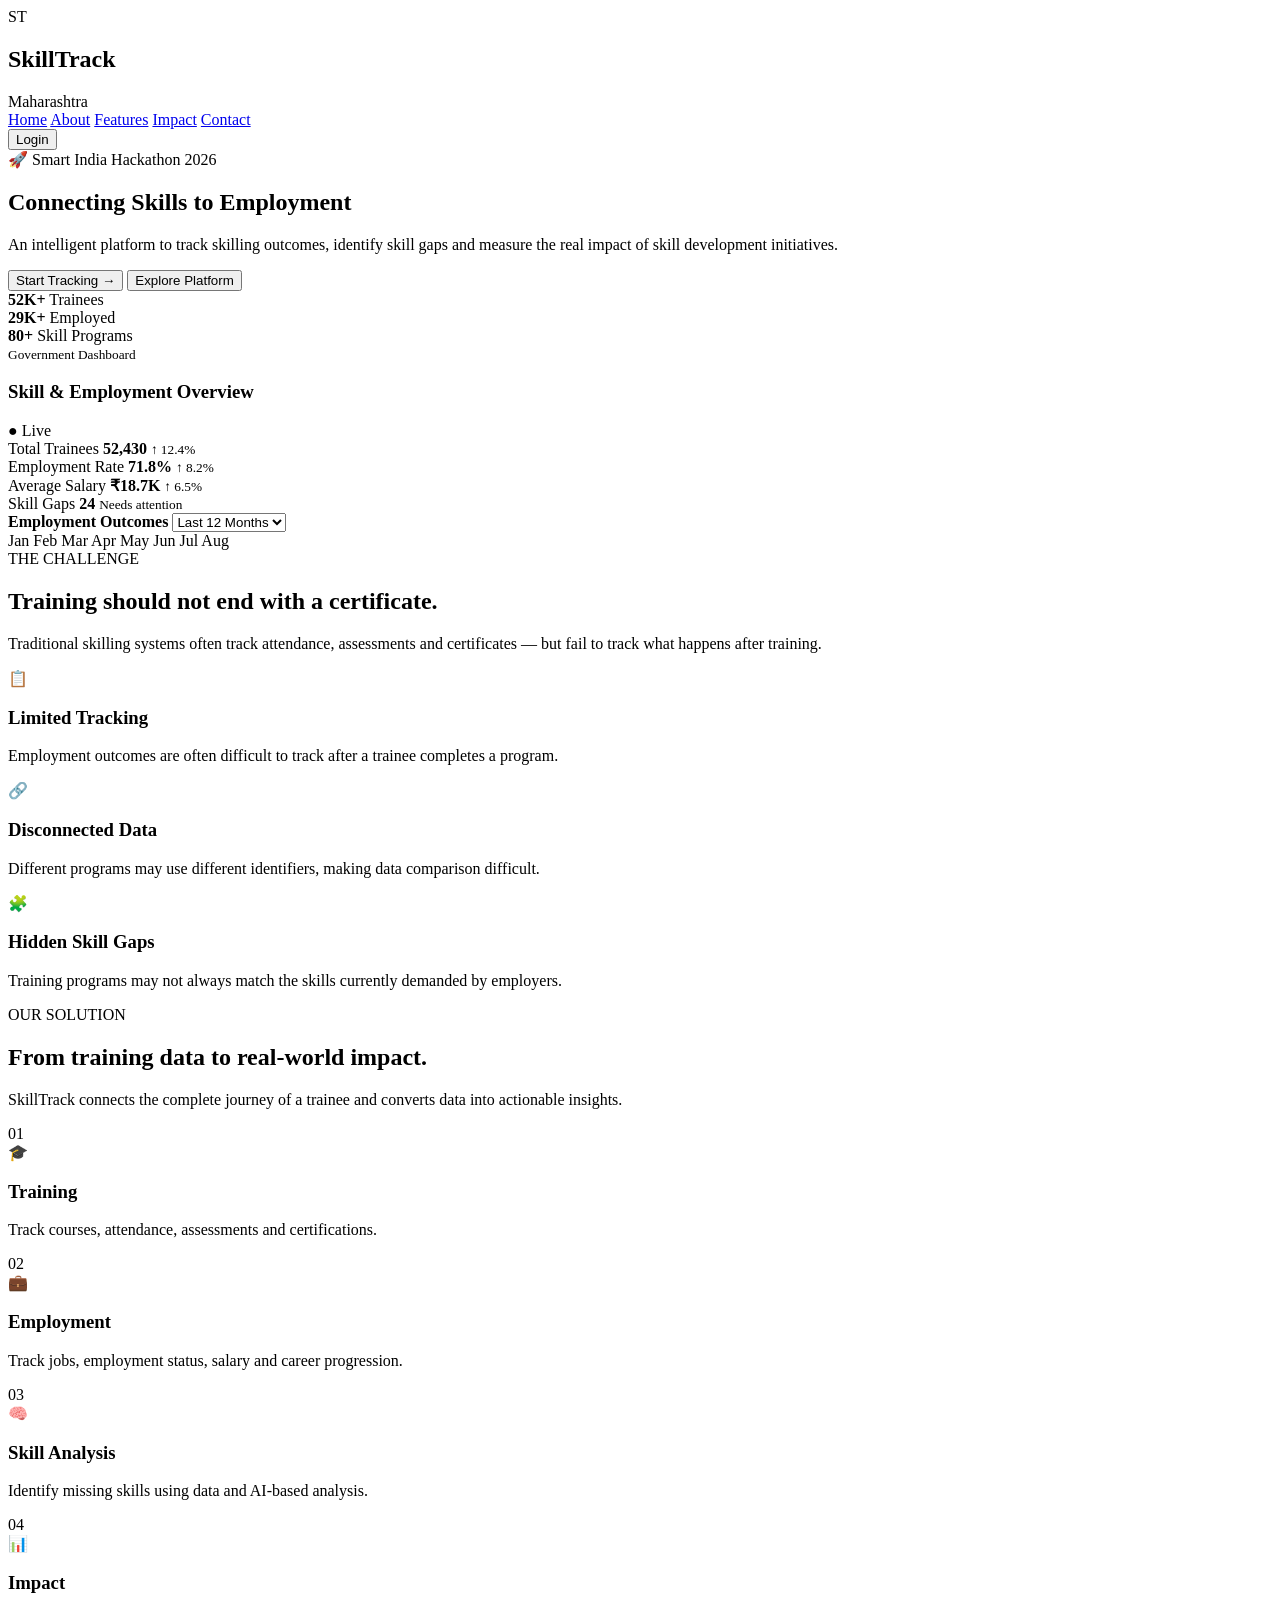
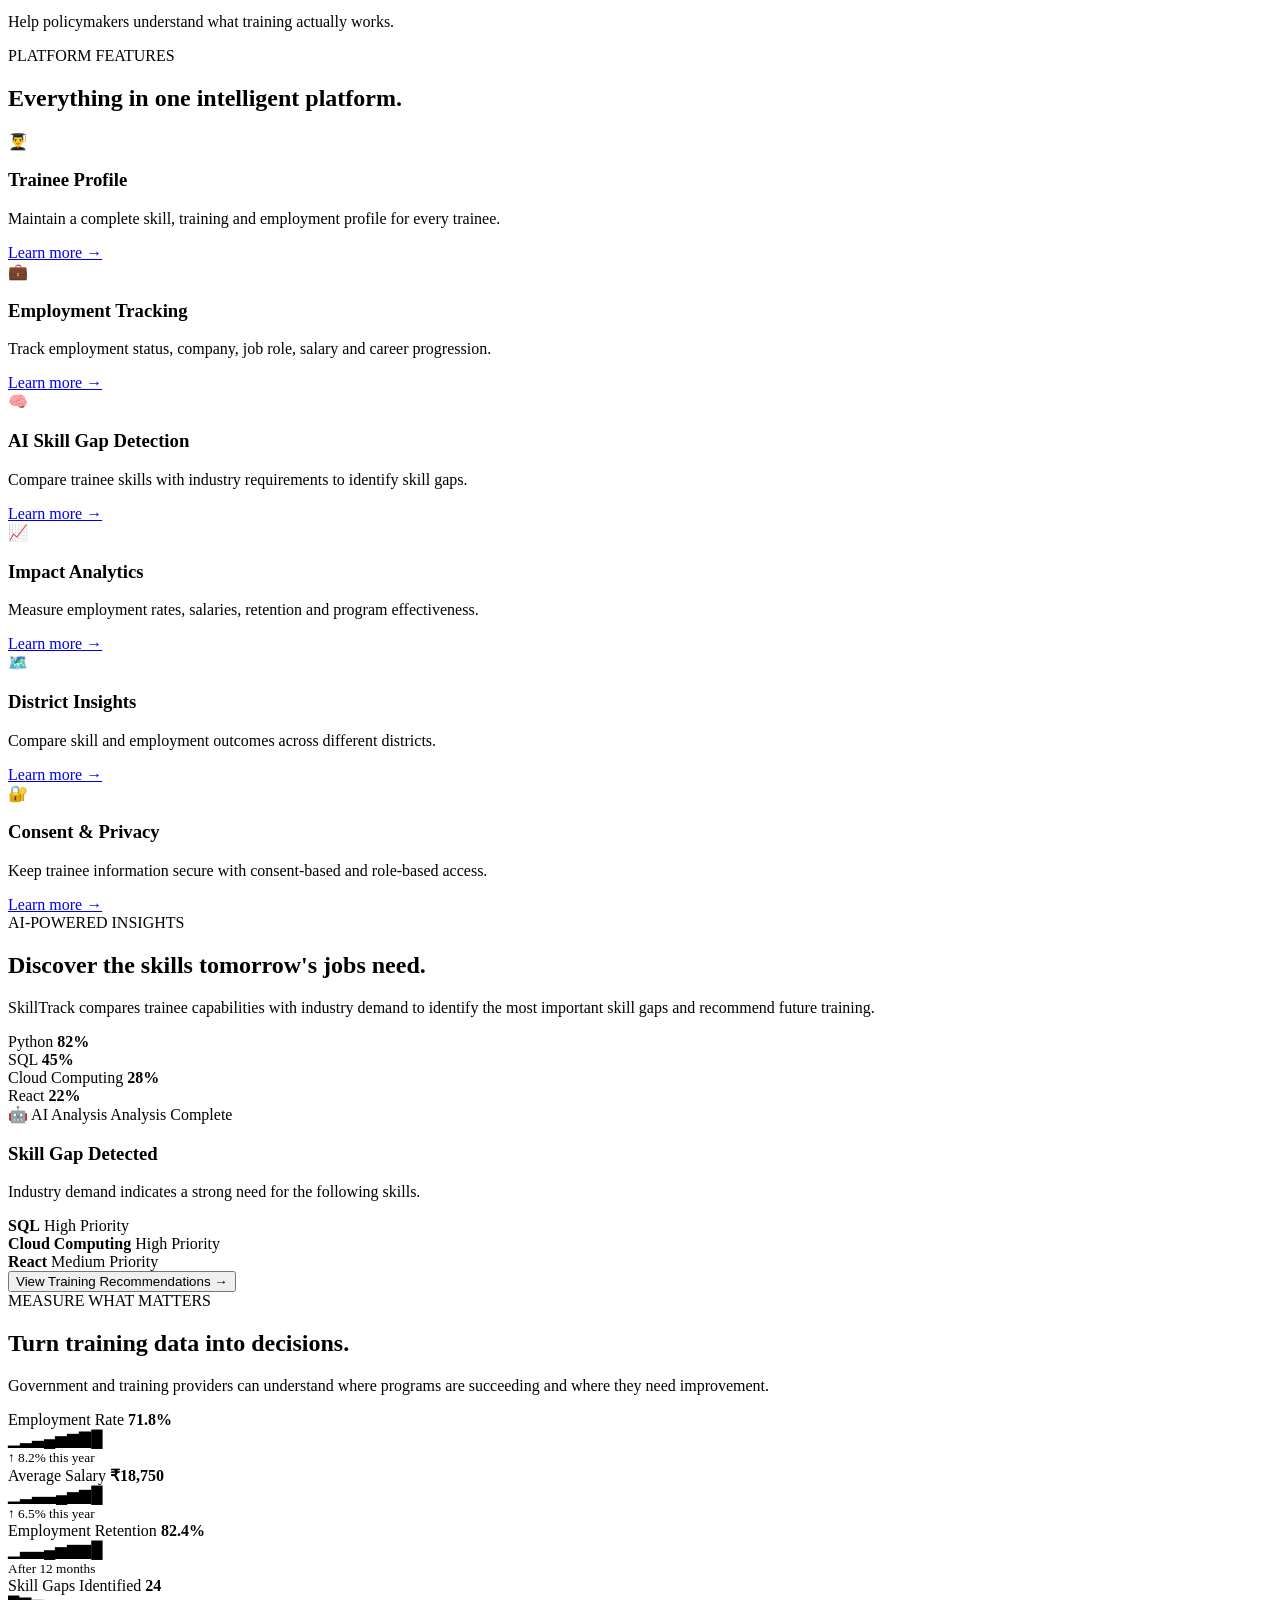
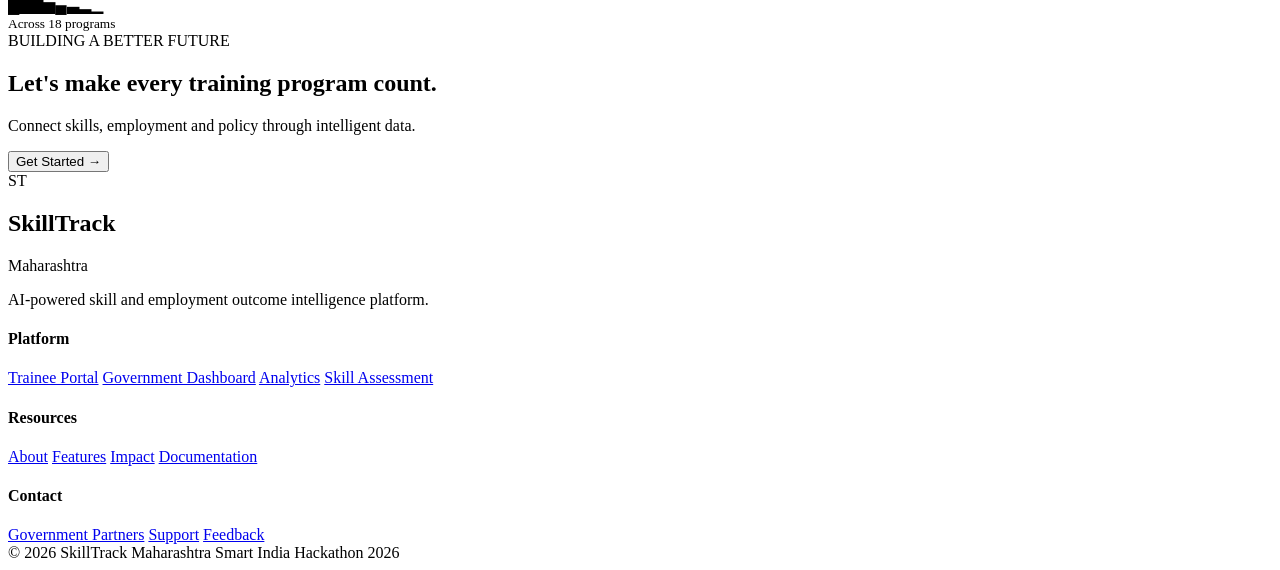
==== index.html @ 25bfc362 "Create index.html" ====
<!DOCTYPE html>
<html lang="en">

<head>
    <meta charset="UTF-8">

    <meta name="viewport" content="width=device-width, initial-scale=1.0">

    <title>SkillTrack Maharashtra</title>

    <link rel="stylesheet" href="style.css">

    <link rel="preconnect" href="https://fonts.googleapis.com">
    <link rel="preconnect" href="https://fonts.gstatic.com" crossorigin>

    <link href="https://fonts.googleapis.com/css2?family=Inter:wght@400;500;600;700;800&display=swap"
        rel="stylesheet">
</head>

<body>

    <!-- NAVBAR -->

    <header class="navbar">

        <div class="logo">
            <div class="logo-icon">ST</div>

            <div>
                <h2>SkillTrack</h2>
                <span>Maharashtra</span>
            </div>
        </div>

        <nav>
            <a href="#home">Home</a>
            <a href="#about">About</a>
            <a href="#features">Features</a>
            <a href="#impact">Impact</a>
            <a href="#contact">Contact</a>
        </nav>

        <button class="login-btn" onclick="showLogin()">
            Login
        </button>

    </header>


    <!-- HERO SECTION -->

    <section class="hero" id="home">

        <div class="hero-content">

            <div class="badge">
                🚀 Smart India Hackathon 2026
            </div>

            <h1>
                Connecting
                <span>Skills</span>
                to
                <span>Employment</span>
            </h1>

            <p>
                An intelligent platform to track skilling outcomes,
                identify skill gaps and measure the real impact of
                skill development initiatives.
            </p>

            <div class="hero-buttons">

                <button class="primary-btn" onclick="startTracking()">
                    Start Tracking →
                </button>

                <button class="secondary-btn" onclick="learnMore()">
                    Explore Platform
                </button>

            </div>

            <div class="hero-info">

                <div>
                    <strong>52K+</strong>
                    <span>Trainees</span>
                </div>

                <div>
                    <strong>29K+</strong>
                    <span>Employed</span>
                </div>

                <div>
                    <strong>80+</strong>
                    <span>Skill Programs</span>
                </div>

            </div>

        </div>


        <!-- DASHBOARD PREVIEW -->

        <div class="dashboard-preview">

            <div class="preview-header">

                <div>
                    <small>Government Dashboard</small>
                    <h3>Skill & Employment Overview</h3>
                </div>

                <div class="online">
                    ● Live
                </div>

            </div>


            <div class="preview-cards">

                <div class="preview-card">
                    <span>Total Trainees</span>
                    <strong>52,430</strong>
                    <small class="green">↑ 12.4%</small>
                </div>

                <div class="preview-card">
                    <span>Employment Rate</span>
                    <strong>71.8%</strong>
                    <small class="green">↑ 8.2%</small>
                </div>

                <div class="preview-card">
                    <span>Average Salary</span>
                    <strong>₹18.7K</strong>
                    <small class="green">↑ 6.5%</small>
                </div>

                <div class="preview-card">
                    <span>Skill Gaps</span>
                    <strong>24</strong>
                    <small class="red">Needs attention</small>
                </div>

            </div>


            <div class="chart-area">

                <div class="chart-title">
                    <strong>Employment Outcomes</strong>

                    <select>
                        <option>Last 12 Months</option>
                        <option>Last 6 Months</option>
                        <option>Last 3 Months</option>
                    </select>
                </div>

                <div class="chart">

                    <div class="bar bar1"></div>
                    <div class="bar bar2"></div>
                    <div class="bar bar3"></div>
                    <div class="bar bar4"></div>
                    <div class="bar bar5"></div>
                    <div class="bar bar6"></div>
                    <div class="bar bar7"></div>
                    <div class="bar bar8"></div>

                </div>

                <div class="months">
                    <span>Jan</span>
                    <span>Feb</span>
                    <span>Mar</span>
                    <span>Apr</span>
                    <span>May</span>
                    <span>Jun</span>
                    <span>Jul</span>
                    <span>Aug</span>
                </div>

            </div>

        </div>

    </section>



    <!-- PROBLEM SECTION -->

    <section class="problem" id="about">

        <div class="section-heading">

            <span class="section-label">
                THE CHALLENGE
            </span>

            <h2>
                Training should not end with a certificate.
            </h2>

            <p>
                Traditional skilling systems often track attendance,
                assessments and certificates — but fail to track what
                happens after training.
            </p>

        </div>


        <div class="problem-grid">

            <div class="problem-card">
                <div class="problem-icon">📋</div>
                <h3>Limited Tracking</h3>
                <p>
                    Employment outcomes are often difficult to
                    track after a trainee completes a program.
                </p>
            </div>

            <div class="problem-card">
                <div class="problem-icon">🔗</div>
                <h3>Disconnected Data</h3>
                <p>
                    Different programs may use different identifiers,
                    making data comparison difficult.
                </p>
            </div>

            <div class="problem-card">
                <div class="problem-icon">🧩</div>
                <h3>Hidden Skill Gaps</h3>
                <p>
                    Training programs may not always match the
                    skills currently demanded by employers.
                </p>
            </div>

        </div>

    </section>



    <!-- SOLUTION -->

    <section class="solution" id="features">

        <div class="section-heading">

            <span class="section-label">
                OUR SOLUTION
            </span>

            <h2>
                From training data to real-world impact.
            </h2>

            <p>
                SkillTrack connects the complete journey of a trainee
                and converts data into actionable insights.
            </p>

        </div>


        <div class="journey">

            <div class="journey-step">

                <div class="step-number">01</div>

                <div class="step-icon">🎓</div>

                <h3>Training</h3>

                <p>
                    Track courses, attendance,
                    assessments and certifications.
                </p>

            </div>


            <div class="journey-line"></div>


            <div class="journey-step">

                <div class="step-number">02</div>

                <div class="step-icon">💼</div>

                <h3>Employment</h3>

                <p>
                    Track jobs, employment status,
                    salary and career progression.
                </p>

            </div>


            <div class="journey-line"></div>


            <div class="journey-step">

                <div class="step-number">03</div>

                <div class="step-icon">🧠</div>

                <h3>Skill Analysis</h3>

                <p>
                    Identify missing skills using
                    data and AI-based analysis.
                </p>

            </div>


            <div class="journey-line"></div>


            <div class="journey-step">

                <div class="step-number">04</div>

                <div class="step-icon">📊</div>

                <h3>Impact</h3>

                <p>
                    Help policymakers understand
                    what training actually works.
                </p>

            </div>

        </div>

    </section>



    <!-- FEATURES -->

    <section class="features">

        <div class="section-heading">

            <span class="section-label">
                PLATFORM FEATURES
            </span>

            <h2>
                Everything in one intelligent platform.
            </h2>

        </div>


        <div class="feature-grid">

            <div class="feature-card">

                <div class="feature-icon blue">
                    👨‍🎓
                </div>

                <h3>Trainee Profile</h3>

                <p>
                    Maintain a complete skill, training and
                    employment profile for every trainee.
                </p>

                <a href="#">Learn more →</a>

            </div>


            <div class="feature-card">

                <div class="feature-icon green">
                    💼
                </div>

                <h3>Employment Tracking</h3>

                <p>
                    Track employment status, company,
                    job role, salary and career progression.
                </p>

                <a href="#">Learn more →</a>

            </div>


            <div class="feature-card">

                <div class="feature-icon purple">
                    🧠
                </div>

                <h3>AI Skill Gap Detection</h3>

                <p>
                    Compare trainee skills with industry
                    requirements to identify skill gaps.
                </p>

                <a href="#">Learn more →</a>

            </div>


            <div class="feature-card">

                <div class="feature-icon orange">
                    📈
                </div>

                <h3>Impact Analytics</h3>

                <p>
                    Measure employment rates, salaries,
                    retention and program effectiveness.
                </p>

                <a href="#">Learn more →</a>

            </div>


            <div class="feature-card">

                <div class="feature-icon pink">
                    🗺️
                </div>

                <h3>District Insights</h3>

                <p>
                    Compare skill and employment outcomes
                    across different districts.
                </p>

                <a href="#">Learn more →</a>

            </div>


            <div class="feature-card">

                <div class="feature-icon teal">
                    🔐
                </div>

                <h3>Consent & Privacy</h3>

                <p>
                    Keep trainee information secure with
                    consent-based and role-based access.
                </p>

                <a href="#">Learn more →</a>

            </div>

        </div>

    </section>



    <!-- AI SECTION -->

    <section class="ai-section">

        <div class="ai-content">

            <span class="section-label">
                AI-POWERED INSIGHTS
            </span>

            <h2>
                Discover the skills
                <span>tomorrow's jobs need.</span>
            </h2>

            <p>
                SkillTrack compares trainee capabilities with
                industry demand to identify the most important
                skill gaps and recommend future training.
            </p>


            <div class="skill-analysis">

                <div class="skill-row">

                    <div class="skill-name">
                        <span>Python</span>
                        <strong>82%</strong>
                    </div>

                    <div class="progress">
                        <div class="progress-fill high"></div>
                    </div>

                </div>


                <div class="skill-row">

                    <div class="skill-name">
                        <span>SQL</span>
                        <strong>45%</strong>
                    </div>

                    <div class="progress">
                        <div class="progress-fill medium"></div>
                    </div>

                </div>


                <div class="skill-row">

                    <div class="skill-name">
                        <span>Cloud Computing</span>
                        <strong>28%</strong>
                    </div>

                    <div class="progress">
                        <div class="progress-fill low"></div>
                    </div>

                </div>


                <div class="skill-row">

                    <div class="skill-name">
                        <span>React</span>
                        <strong>22%</strong>
                    </div>

                    <div class="progress">
                        <div class="progress-fill low"></div>
                    </div>

                </div>

            </div>

        </div>


        <div class="ai-card">

            <div class="ai-card-top">

                <span>🤖 AI Analysis</span>

                <span class="ai-status">
                    Analysis Complete
                </span>

            </div>

            <h3>
                Skill Gap Detected
            </h3>

            <p>
                Industry demand indicates a strong need
                for the following skills.
            </p>


            <div class="gap">

                <div>
                    <strong>SQL</strong>
                    <span>High Priority</span>
                </div>

                <div class="gap-bar">
                    <div></div>
                </div>

            </div>


            <div class="gap">

                <div>
                    <strong>Cloud Computing</strong>
                    <span>High Priority</span>
                </div>

                <div class="gap-bar">
                    <div></div>
                </div>

            </div>


            <div class="gap">

                <div>
                    <strong>React</strong>
                    <span>Medium Priority</span>
                </div>

                <div class="gap-bar">
                    <div></div>
                </div>

            </div>


            <button class="recommend-btn">
                View Training Recommendations →
            </button>

        </div>

    </section>



    <!-- IMPACT -->

    <section class="impact" id="impact">

        <div class="section-heading">

            <span class="section-label">
                MEASURE WHAT MATTERS
            </span>

            <h2>
                Turn training data into decisions.
            </h2>

            <p>
                Government and training providers can understand
                where programs are succeeding and where they need improvement.
            </p>

        </div>


        <div class="impact-grid">

            <div class="impact-card">

                <span>Employment Rate</span>

                <strong>71.8%</strong>

                <div class="mini-chart">
                    ▁▂▃▄▅▆▇█
                </div>

                <small>↑ 8.2% this year</small>

            </div>


            <div class="impact-card">

                <span>Average Salary</span>

                <strong>₹18,750</strong>

                <div class="mini-chart">
                    ▁▂▃▃▄▅▆█
                </div>

                <small>↑ 6.5% this year</small>

            </div>


            <div class="impact-card">

                <span>Employment Retention</span>

                <strong>82.4%</strong>

                <div class="mini-chart">
                    ▁▃▃▄▅▆▆█
                </div>

                <small>After 12 months</small>

            </div>


            <div class="impact-card">

                <span>Skill Gaps Identified</span>

                <strong>24</strong>

                <div class="mini-chart">
                    █▇▆▅▄▃▂▁
                </div>

                <small>Across 18 programs</small>

            </div>

        </div>

    </section>



    <!-- CTA -->

    <section class="cta">

        <div>

            <span class="section-label">
                BUILDING A BETTER FUTURE
            </span>

            <h2>
                Let's make every training
                program count.
            </h2>

            <p>
                Connect skills, employment and policy
                through intelligent data.
            </p>

        </div>

        <button class="primary-btn" onclick="startTracking()">
            Get Started →
        </button>

    </section>



    <!-- FOOTER -->

    <footer id="contact">

        <div class="footer-main">

            <div class="footer-brand">

                <div class="logo">

                    <div class="logo-icon">
                        ST
                    </div>

                    <div>
                        <h2>SkillTrack</h2>
                        <span>Maharashtra</span>
                    </div>

                </div>

                <p>
                    AI-powered skill and employment
                    outcome intelligence platform.
                </p>

            </div>


            <div class="footer-column">

                <h4>Platform</h4>

                <a href="#">Trainee Portal</a>
                <a href="#">Government Dashboard</a>
                <a href="#">Analytics</a>
                <a href="#">Skill Assessment</a>

            </div>


            <div class="footer-column">

                <h4>Resources</h4>

                <a href="#about">About</a>
                <a href="#features">Features</a>
                <a href="#impact">Impact</a>
                <a href="#">Documentation</a>

            </div>


            <div class="footer-column">

                <h4>Contact</h4>

                <a href="#">Government Partners</a>
                <a href="#">Support</a>
                <a href="#">Feedback</a>

            </div>

        </div>


        <div class="footer-bottom">

            <span>
                © 2026 SkillTrack Maharashtra
            </span>

            <span>
                Smart India Hackathon 2026
            </span>

        </div>

    </footer>



    <script src="script.js"></script>

</body>

</html>
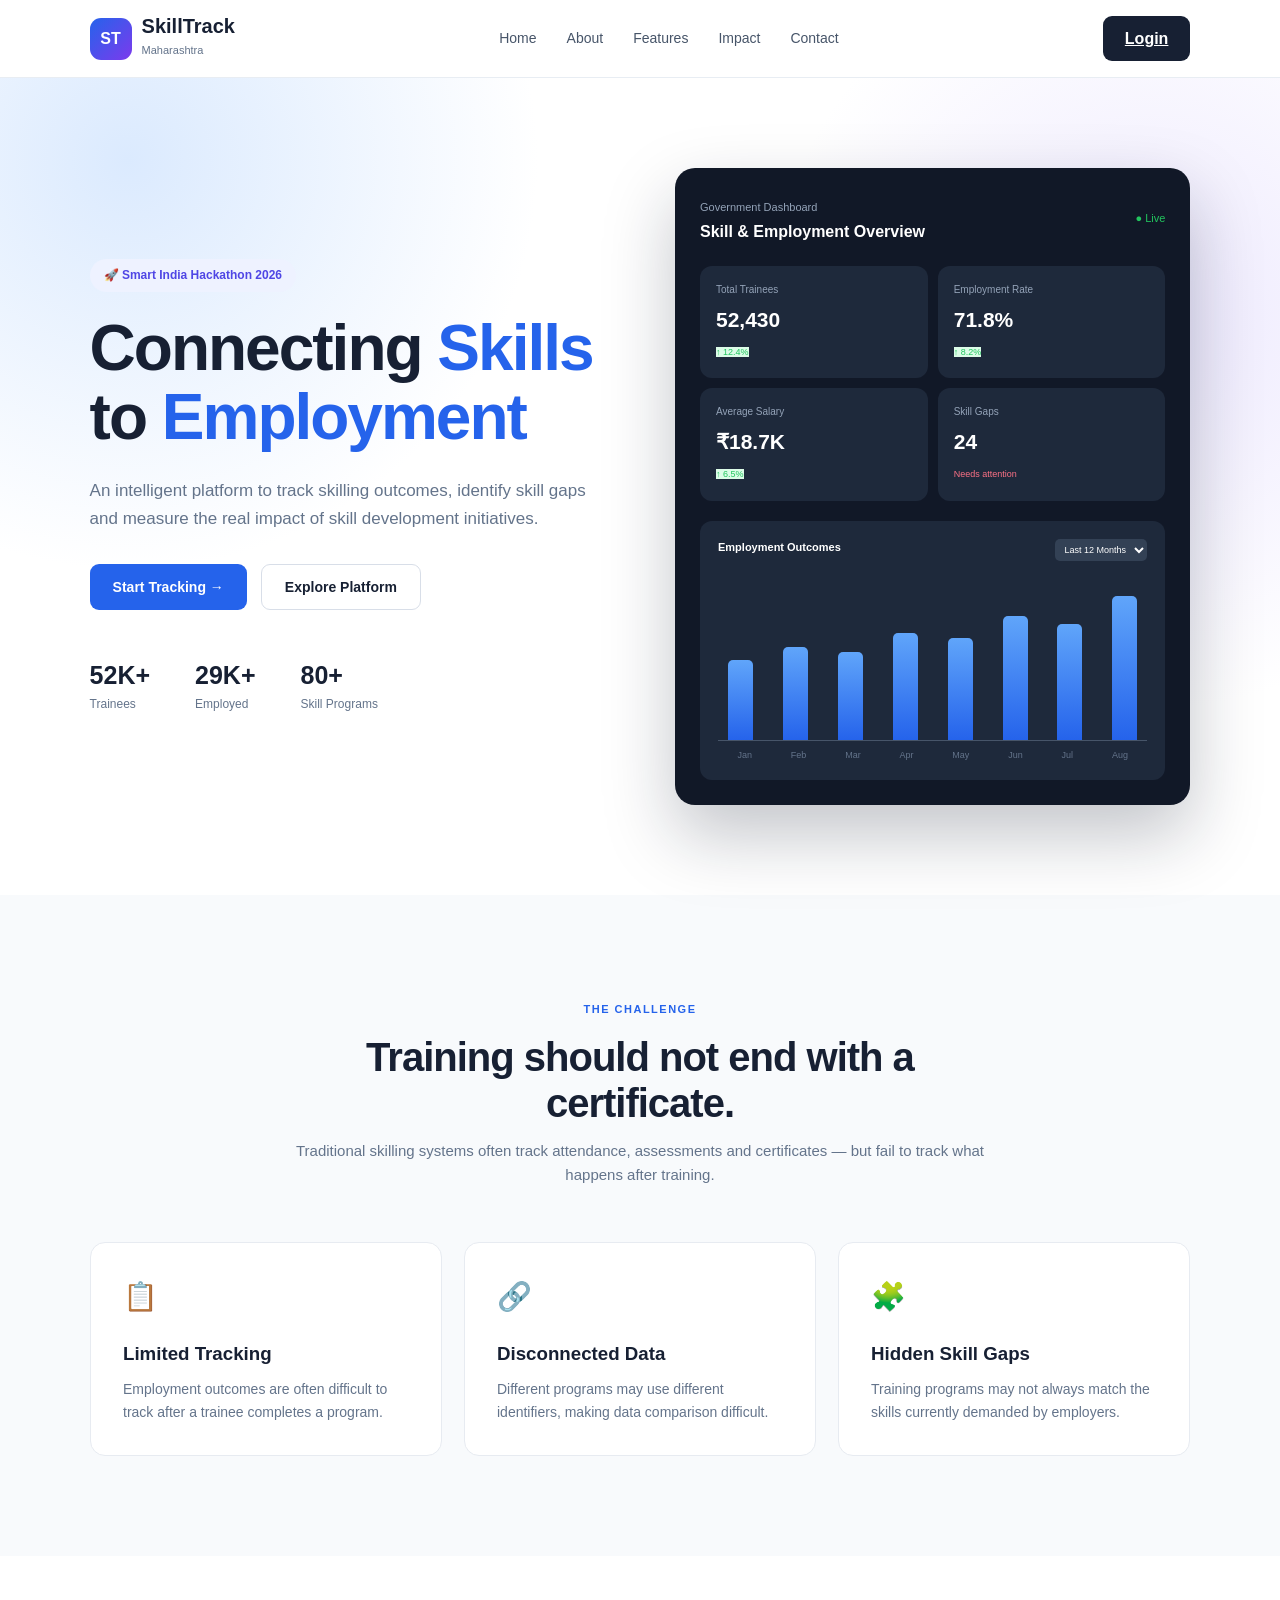
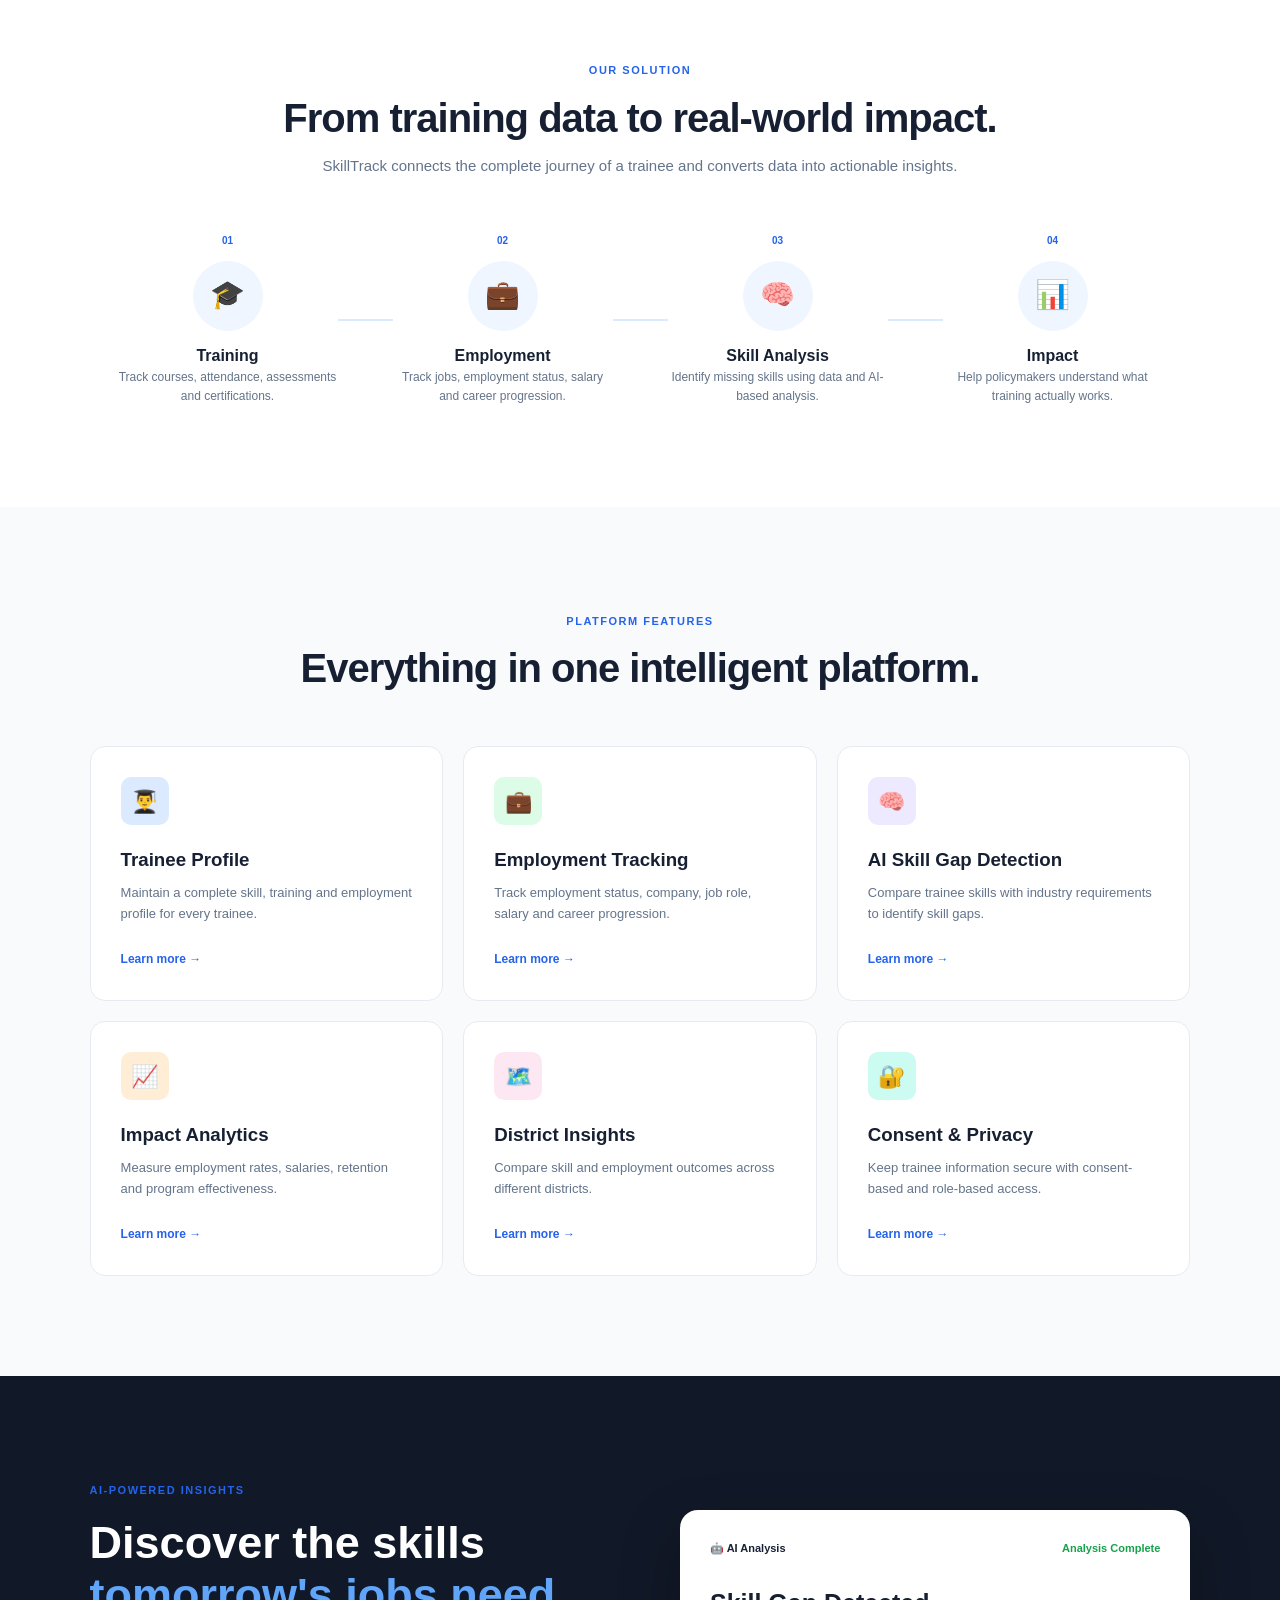
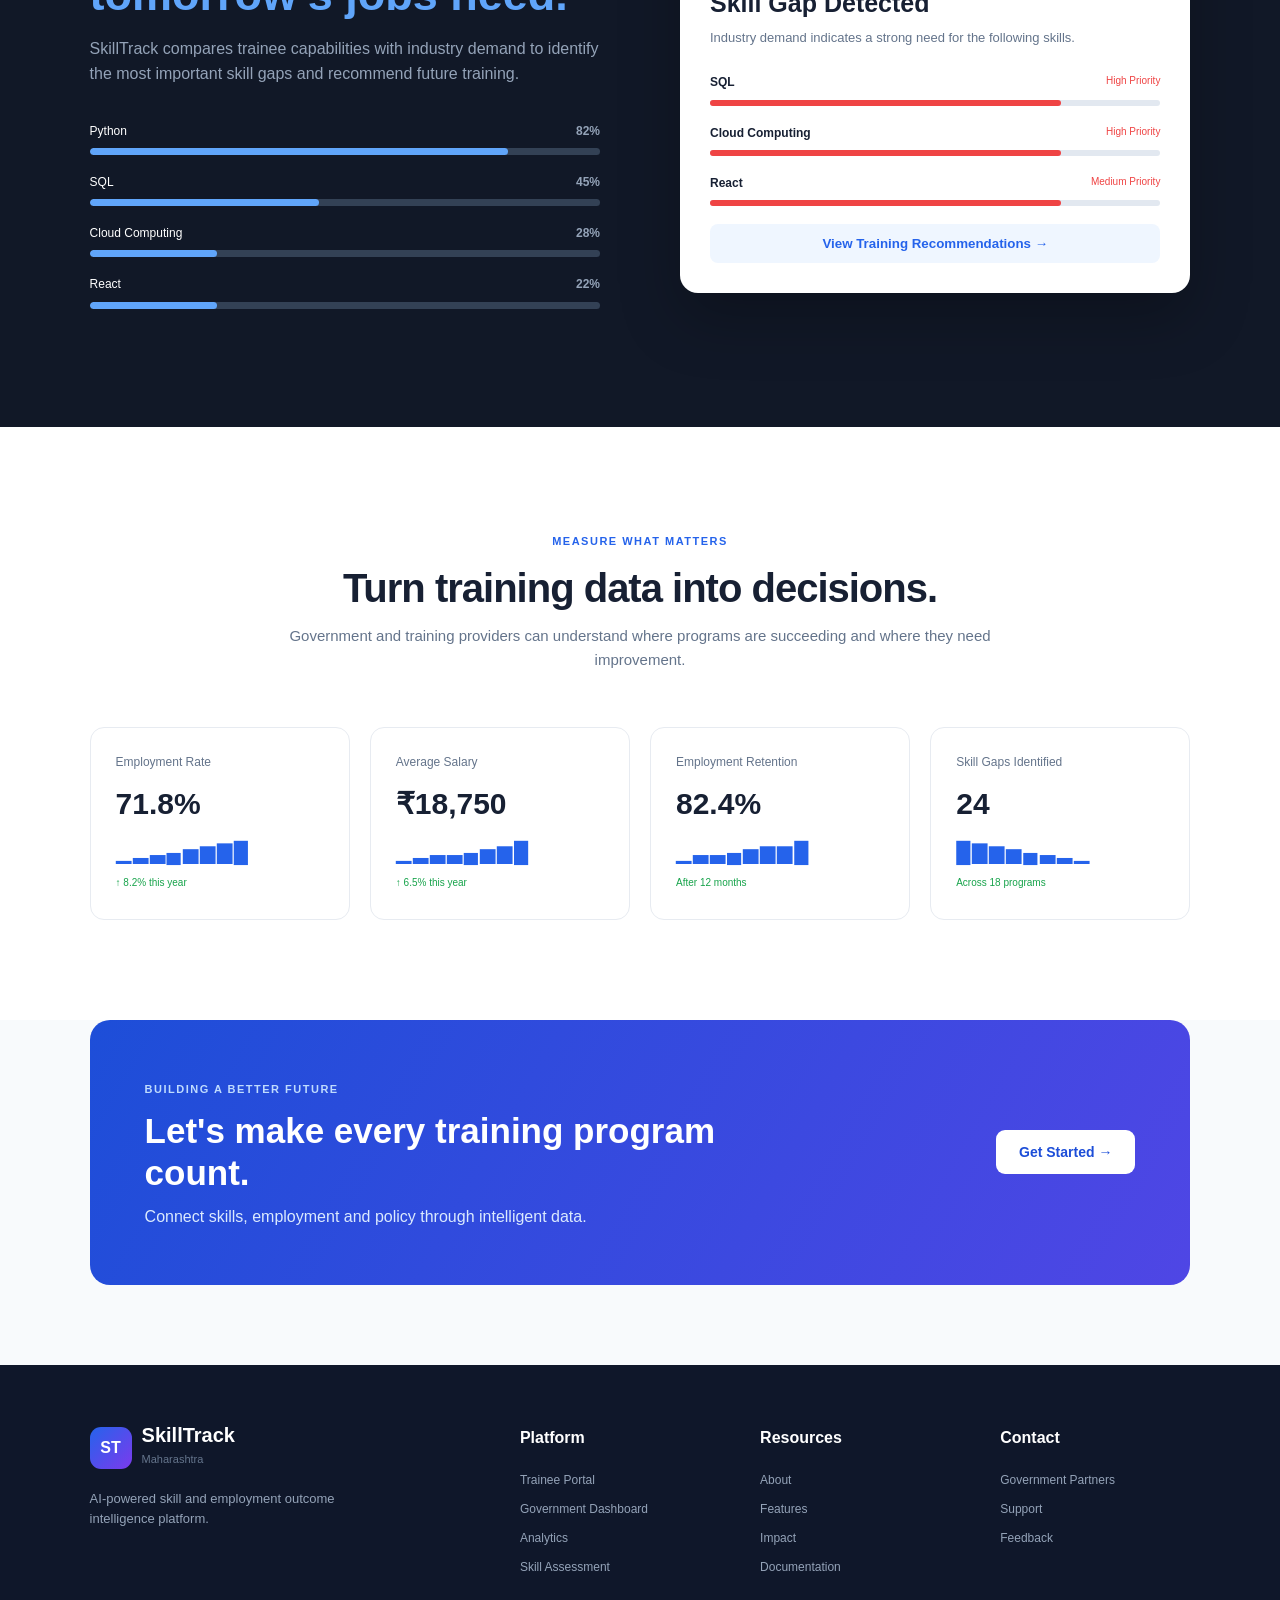
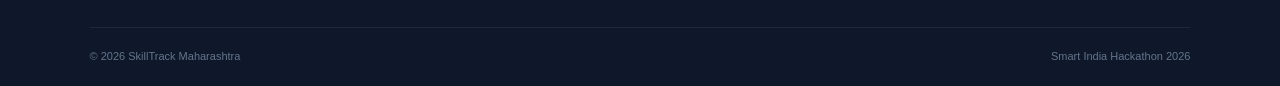
==== commit 017f0423: "Update index.html" ====
--- a/index.html
+++ b/index.html
@@ -1,6 +1,5 @@
 <!DOCTYPE html>
 <html lang="en">
-
 <head>
     <meta charset="UTF-8">
 
@@ -40,9 +39,9 @@
             <a href="#contact">Contact</a>
         </nav>
 
-        <button class="login-btn" onclick="showLogin()">
+        <a href="login.html" class="login-btn">
             Login
-        </button>
+        </a>
 
     </header>
 
--- a/style.css
+++ b/style.css
@@ -0,0 +1,926 @@
+* {
+    margin: 0;
+    padding: 0;
+    box-sizing: border-box;
+}
+
+html {
+    scroll-behavior: smooth;
+}
+
+body {
+    font-family: "Inter", sans-serif;
+    color: #172033;
+    background: #f8fafc;
+    line-height: 1.6;
+}
+
+
+/* NAVBAR */
+
+.navbar {
+    height: 78px;
+    padding: 0 7%;
+    display: flex;
+    align-items: center;
+    justify-content: space-between;
+    background: white;
+    border-bottom: 1px solid #e8edf3;
+    position: sticky;
+    top: 0;
+    z-index: 1000;
+}
+
+.logo {
+    display: flex;
+    align-items: center;
+    gap: 10px;
+}
+
+.logo-icon {
+    width: 42px;
+    height: 42px;
+    border-radius: 11px;
+    display: flex;
+    justify-content: center;
+    align-items: center;
+    font-weight: 800;
+    color: white;
+    background: linear-gradient(135deg, #2563eb, #7c3aed);
+}
+
+.logo h2 {
+    font-size: 20px;
+    line-height: 20px;
+}
+
+.logo span {
+    font-size: 11px;
+    color: #64748b;
+}
+
+nav {
+    display: flex;
+    gap: 30px;
+}
+
+nav a {
+    text-decoration: none;
+    color: #475569;
+    font-size: 14px;
+    font-weight: 500;
+}
+
+nav a:hover {
+    color: #2563eb;
+}
+
+.login-btn {
+    padding: 10px 22px;
+    border: none;
+    border-radius: 9px;
+    background: #172033;
+    color: white;
+    font-weight: 600;
+    cursor: pointer;
+}
+
+.login-btn:hover {
+    background: #2563eb;
+}
+
+
+/* HERO */
+
+.hero {
+    min-height: 700px;
+    padding: 90px 7%;
+    display: grid;
+    grid-template-columns: 1fr 1fr;
+    gap: 70px;
+    align-items: center;
+    background:
+        radial-gradient(circle at 10% 10%, #dbeafe, transparent 30%),
+        radial-gradient(circle at 90% 30%, #ede9fe, transparent 30%),
+        white;
+}
+
+.hero-content {
+    max-width: 650px;
+}
+
+.badge {
+    display: inline-block;
+    padding: 7px 14px;
+    background: #eef2ff;
+    color: #4f46e5;
+    border-radius: 30px;
+    font-size: 12px;
+    font-weight: 600;
+    margin-bottom: 22px;
+}
+
+.hero h1 {
+    font-size: clamp(42px, 5vw, 68px);
+    line-height: 1.08;
+    letter-spacing: -2px;
+    margin-bottom: 25px;
+}
+
+.hero h1 span {
+    color: #2563eb;
+}
+
+.hero p {
+    color: #64748b;
+    max-width: 580px;
+    font-size: 17px;
+    margin-bottom: 32px;
+}
+
+.hero-buttons {
+    display: flex;
+    gap: 14px;
+    margin-bottom: 45px;
+}
+
+.primary-btn,
+.secondary-btn {
+    padding: 14px 23px;
+    border-radius: 9px;
+    border: none;
+    font-size: 14px;
+    font-weight: 600;
+    cursor: pointer;
+}
+
+.primary-btn {
+    background: #2563eb;
+    color: white;
+}
+
+.primary-btn:hover {
+    background: #1d4ed8;
+}
+
+.secondary-btn {
+    background: white;
+    color: #172033;
+    border: 1px solid #d8dee8;
+}
+
+.secondary-btn:hover {
+    border-color: #2563eb;
+    color: #2563eb;
+}
+
+.hero-info {
+    display: flex;
+    gap: 45px;
+}
+
+.hero-info div {
+    display: flex;
+    flex-direction: column;
+}
+
+.hero-info strong {
+    font-size: 25px;
+}
+
+.hero-info span {
+    font-size: 12px;
+    color: #64748b;
+}
+
+
+/* DASHBOARD PREVIEW */
+
+.dashboard-preview {
+    background: #111827;
+    border-radius: 20px;
+    padding: 25px;
+    box-shadow: 0 30px 70px rgba(15, 23, 42, 0.25);
+    color: white;
+}
+
+.preview-header {
+    display: flex;
+    justify-content: space-between;
+    align-items: center;
+    margin-bottom: 22px;
+}
+
+.preview-header small {
+    color: #94a3b8;
+    font-size: 11px;
+}
+
+.preview-header h3 {
+    font-size: 16px;
+}
+
+.online {
+    color: #22c55e;
+    font-size: 11px;
+}
+
+.preview-cards {
+    display: grid;
+    grid-template-columns: 1fr 1fr;
+    gap: 10px;
+}
+
+.preview-card {
+    padding: 16px;
+    border-radius: 12px;
+    background: #1e293b;
+}
+
+.preview-card span {
+    display: block;
+    color: #94a3b8;
+    font-size: 10px;
+    margin-bottom: 5px;
+}
+
+.preview-card strong {
+    font-size: 21px;
+    display: block;
+}
+
+.preview-card small {
+    font-size: 9px;
+}
+
+.green {
+    color: #22c55e;
+}
+
+.red {
+    color: #fb7185;
+}
+
+.chart-area {
+    margin-top: 20px;
+    padding: 18px;
+    background: #1e293b;
+    border-radius: 12px;
+}
+
+.chart-title {
+    display: flex;
+    justify-content: space-between;
+    font-size: 11px;
+}
+
+.chart-title select {
+    background: #334155;
+    color: white;
+    border: none;
+    padding: 5px;
+    border-radius: 5px;
+    font-size: 9px;
+}
+
+.chart {
+    height: 160px;
+    display: flex;
+    align-items: end;
+    justify-content: space-around;
+    gap: 10px;
+    margin-top: 20px;
+    border-bottom: 1px solid #475569;
+}
+
+.bar {
+    width: 25px;
+    background: linear-gradient(to top, #2563eb, #60a5fa);
+    border-radius: 5px 5px 0 0;
+}
+
+.bar1 {
+    height: 50%;
+}
+
+.bar2 {
+    height: 58%;
+}
+
+.bar3 {
+    height: 55%;
+}
+
+.bar4 {
+    height: 67%;
+}
+
+.bar5 {
+    height: 64%;
+}
+
+.bar6 {
+    height: 78%;
+}
+
+.bar7 {
+    height: 73%;
+}
+
+.bar8 {
+    height: 90%;
+}
+
+.months {
+    display: flex;
+    justify-content: space-around;
+    color: #64748b;
+    font-size: 9px;
+    padding-top: 7px;
+}
+
+
+/* GENERAL */
+
+section {
+    padding: 100px 7%;
+}
+
+.section-heading {
+    max-width: 720px;
+    margin: auto;
+    text-align: center;
+    margin-bottom: 55px;
+}
+
+.section-label {
+    color: #2563eb;
+    font-size: 11px;
+    font-weight: 700;
+    letter-spacing: 1.5px;
+}
+
+.section-heading h2 {
+    font-size: 40px;
+    line-height: 1.15;
+    margin: 13px 0;
+    letter-spacing: -1px;
+}
+
+.section-heading p {
+    color: #64748b;
+    font-size: 15px;
+}
+
+
+/* PROBLEM */
+
+.problem {
+    background: #f8fafc;
+}
+
+.problem-grid {
+    display: grid;
+    grid-template-columns: repeat(3, 1fr);
+    gap: 22px;
+    max-width: 1100px;
+    margin: auto;
+}
+
+.problem-card {
+    background: white;
+    padding: 32px;
+    border: 1px solid #e7ebf1;
+    border-radius: 15px;
+}
+
+.problem-icon {
+    font-size: 28px;
+    margin-bottom: 20px;
+}
+
+.problem-card h3 {
+    margin-bottom: 9px;
+}
+
+.problem-card p {
+    color: #64748b;
+    font-size: 14px;
+}
+
+
+/* SOLUTION */
+
+.solution {
+    background: white;
+}
+
+.journey {
+    max-width: 1200px;
+    margin: auto;
+    display: flex;
+    align-items: center;
+    justify-content: center;
+}
+
+.journey-step {
+    text-align: center;
+    width: 220px;
+}
+
+.step-number {
+    font-size: 10px;
+    color: #2563eb;
+    font-weight: 700;
+}
+
+.step-icon {
+    width: 70px;
+    height: 70px;
+    margin: 12px auto;
+    display: flex;
+    align-items: center;
+    justify-content: center;
+    background: #eff6ff;
+    border-radius: 50%;
+    font-size: 28px;
+}
+
+.journey-step h3 {
+    font-size: 16px;
+}
+
+.journey-step p {
+    color: #64748b;
+    font-size: 12px;
+}
+
+.journey-line {
+    width: 55px;
+    height: 2px;
+    background: #dbeafe;
+}
+
+
+/* FEATURES */
+
+.features {
+    background: #f8fafc;
+}
+
+.feature-grid {
+    max-width: 1150px;
+    margin: auto;
+    display: grid;
+    grid-template-columns: repeat(3, 1fr);
+    gap: 20px;
+}
+
+.feature-card {
+    background: white;
+    padding: 30px;
+    border-radius: 15px;
+    border: 1px solid #e7ebf1;
+    transition: 0.3s;
+}
+
+.feature-card:hover {
+    transform: translateY(-5px);
+    box-shadow: 0 15px 35px rgba(15, 23, 42, 0.08);
+}
+
+.feature-icon {
+    width: 48px;
+    height: 48px;
+    border-radius: 10px;
+    display: flex;
+    align-items: center;
+    justify-content: center;
+    font-size: 22px;
+    margin-bottom: 20px;
+}
+
+.blue {
+    background: #dbeafe;
+}
+
+.green {
+    background: #dcfce7;
+}
+
+.purple {
+    background: #ede9fe;
+}
+
+.orange {
+    background: #ffedd5;
+}
+
+.pink {
+    background: #fce7f3;
+}
+
+.teal {
+    background: #ccfbf1;
+}
+
+.feature-card h3 {
+    margin-bottom: 8px;
+}
+
+.feature-card p {
+    color: #64748b;
+    font-size: 13px;
+    margin-bottom: 20px;
+}
+
+.feature-card a {
+    color: #2563eb;
+    text-decoration: none;
+    font-size: 12px;
+    font-weight: 600;
+}
+
+
+/* AI */
+
+.ai-section {
+    background: #111827;
+    color: white;
+    display: grid;
+    grid-template-columns: 1fr 1fr;
+    gap: 80px;
+    align-items: center;
+}
+
+.ai-content {
+    max-width: 600px;
+}
+
+.ai-content h2 {
+    font-size: 45px;
+    line-height: 1.15;
+    margin: 15px 0;
+}
+
+.ai-content h2 span {
+    color: #60a5fa;
+}
+
+.ai-content p {
+    color: #94a3b8;
+    margin-bottom: 35px;
+}
+
+.skill-row {
+    margin-bottom: 18px;
+}
+
+.skill-name {
+    display: flex;
+    justify-content: space-between;
+    font-size: 12px;
+    margin-bottom: 7px;
+}
+
+.skill-name strong {
+    color: #94a3b8;
+}
+
+.progress {
+    height: 7px;
+    background: #334155;
+    border-radius: 10px;
+    overflow: hidden;
+}
+
+.progress-fill {
+    height: 100%;
+    border-radius: 10px;
+    background: #60a5fa;
+}
+
+.high {
+    width: 82%;
+}
+
+.medium {
+    width: 45%;
+}
+
+.low {
+    width: 25%;
+}
+
+
+/* AI CARD */
+
+.ai-card {
+    background: white;
+    color: #172033;
+    border-radius: 18px;
+    padding: 30px;
+    box-shadow: 0 25px 60px rgba(0, 0, 0, 0.25);
+}
+
+.ai-card-top {
+    display: flex;
+    justify-content: space-between;
+    font-size: 11px;
+    font-weight: 600;
+}
+
+.ai-status {
+    color: #16a34a;
+}
+
+.ai-card h3 {
+    font-size: 25px;
+    margin: 25px 0 5px;
+}
+
+.ai-card p {
+    color: #64748b;
+    font-size: 13px;
+    margin-bottom: 25px;
+}
+
+.gap {
+    margin-bottom: 18px;
+}
+
+.gap > div:first-child {
+    display: flex;
+    justify-content: space-between;
+    font-size: 12px;
+}
+
+.gap > div:first-child span {
+    color: #ef4444;
+    font-size: 10px;
+}
+
+.gap-bar {
+    height: 6px;
+    background: #e2e8f0;
+    border-radius: 10px;
+    margin-top: 7px;
+}
+
+.gap-bar div {
+    height: 100%;
+    width: 78%;
+    background: #ef4444;
+    border-radius: 10px;
+}
+
+.recommend-btn {
+    width: 100%;
+    padding: 12px;
+    background: #eff6ff;
+    border: none;
+    color: #2563eb;
+    border-radius: 8px;
+    font-weight: 600;
+    cursor: pointer;
+}
+
+
+/* IMPACT */
+
+.impact {
+    background: white;
+}
+
+.impact-grid {
+    max-width: 1150px;
+    margin: auto;
+    display: grid;
+    grid-template-columns: repeat(4, 1fr);
+    gap: 20px;
+}
+
+.impact-card {
+    padding: 25px;
+    border: 1px solid #e7ebf1;
+    border-radius: 14px;
+}
+
+.impact-card span {
+    display: block;
+    color: #64748b;
+    font-size: 12px;
+}
+
+.impact-card strong {
+    display: block;
+    font-size: 30px;
+    margin: 8px 0;
+}
+
+.mini-chart {
+    color: #2563eb;
+    font-size: 20px;
+    letter-spacing: 2px;
+}
+
+.impact-card small {
+    color: #16a34a;
+    font-size: 10px;
+}
+
+
+/* CTA */
+
+.cta {
+    margin: 0 7% 80px;
+    padding: 55px;
+    border-radius: 20px;
+    background: linear-gradient(120deg, #1d4ed8, #4f46e5);
+    color: white;
+    display: flex;
+    justify-content: space-between;
+    align-items: center;
+}
+
+.cta .section-label {
+    color: #bfdbfe;
+}
+
+.cta h2 {
+    font-size: 35px;
+    max-width: 600px;
+    line-height: 1.2;
+    margin: 10px 0;
+}
+
+.cta p {
+    color: #dbeafe;
+}
+
+.cta .primary-btn {
+    background: white;
+    color: #1d4ed8;
+}
+
+
+/* FOOTER */
+
+footer {
+    background: #0f172a;
+    color: white;
+    padding: 60px 7% 20px;
+}
+
+.footer-main {
+    display: grid;
+    grid-template-columns: 2fr 1fr 1fr 1fr;
+    gap: 50px;
+    padding-bottom: 50px;
+}
+
+.footer-brand p {
+    color: #94a3b8;
+    font-size: 13px;
+    margin-top: 18px;
+    max-width: 300px;
+}
+
+.footer-column {
+    display: flex;
+    flex-direction: column;
+    gap: 10px;
+}
+
+.footer-column h4 {
+    margin-bottom: 10px;
+}
+
+.footer-column a {
+    text-decoration: none;
+    color: #94a3b8;
+    font-size: 12px;
+}
+
+.footer-column a:hover {
+    color: white;
+}
+
+.footer-bottom {
+    border-top: 1px solid #1e293b;
+    padding-top: 20px;
+    display: flex;
+    justify-content: space-between;
+    color: #64748b;
+    font-size: 11px;
+}
+
+
+/* MOBILE */
+
+@media (max-width: 950px) {
+
+    nav {
+        display: none;
+    }
+
+    .hero {
+        grid-template-columns: 1fr;
+    }
+
+    .feature-grid {
+        grid-template-columns: 1fr 1fr;
+    }
+
+    .problem-grid {
+        grid-template-columns: 1fr;
+    }
+
+    .ai-section {
+        grid-template-columns: 1fr;
+    }
+
+    .impact-grid {
+        grid-template-columns: 1fr 1fr;
+    }
+
+    .journey {
+        flex-direction: column;
+        gap: 20px;
+    }
+
+    .journey-line {
+        width: 2px;
+        height: 35px;
+    }
+
+    .footer-main {
+        grid-template-columns: 1fr 1fr;
+    }
+}
+
+
+@media (max-width: 600px) {
+
+    .navbar {
+        padding: 0 5%;
+    }
+
+    .login-btn {
+        padding: 8px 14px;
+    }
+
+    .hero {
+        padding: 65px 5%;
+    }
+
+    .hero h1 {
+        font-size: 43px;
+    }
+
+    section {
+        padding: 70px 5%;
+    }
+
+    .section-heading h2 {
+        font-size: 30px;
+    }
+
+    .feature-grid,
+    .impact-grid {
+        grid-template-columns: 1fr;
+    }
+
+    .hero-info {
+        gap: 20px;
+    }
+
+    .dashboard-preview {
+        padding: 16px;
+    }
+
+    .ai-content h2 {
+        font-size: 34px;
+    }
+
+    .cta {
+        margin: 0 5% 60px;
+        padding: 35px;
+        flex-direction: column;
+        align-items: flex-start;
+        gap: 25px;
+    }
+
+    .cta h2 {
+        font-size: 28px;
+    }
+
+    .footer-main {
+        grid-template-columns: 1fr;
+    }
+
+    .footer-bottom {
+        flex-direction: column;
+        gap: 10px;
+    }
+}
